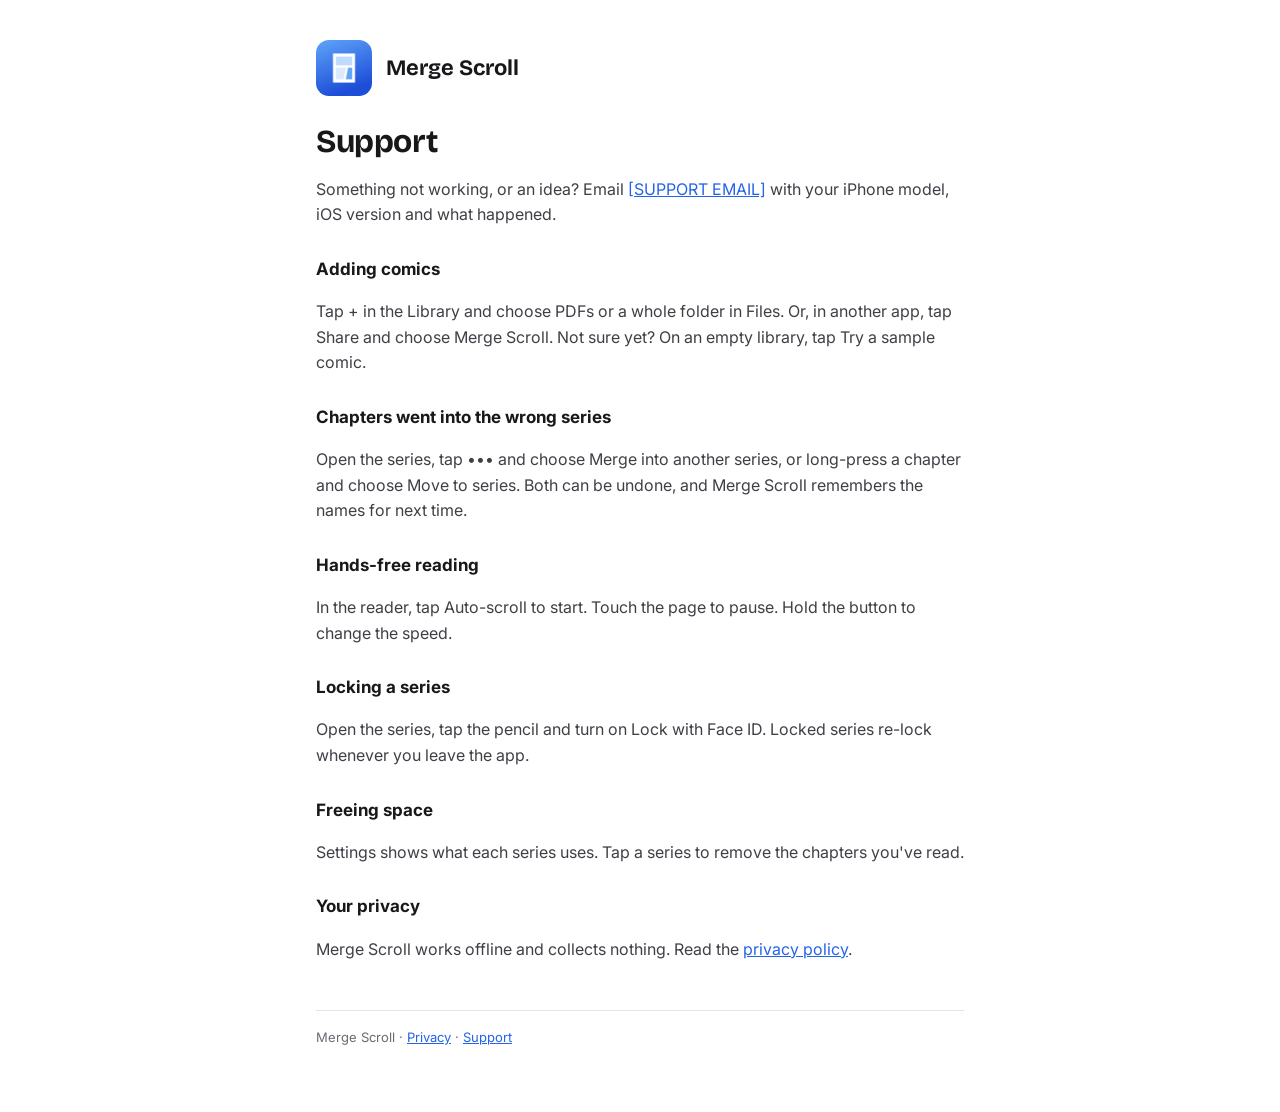
==== support.html @ 0ac1b2d5 "feat: privacy policy and support pages Co-Authored-By: Claude Opus 5.5 <noreply@anthropic.com>" ====
<!doctype html>
<html lang="en"><head><meta charset="utf-8"><meta name="viewport" content="width=device-width, initial-scale=1">
<link rel="preconnect" href="https://fonts.googleapis.com"><link href="https://fonts.googleapis.com/css2?family=Bricolage+Grotesque:opsz,wght@12..96,700&family=Inter:wght@400;600&display=swap" rel="stylesheet">
<link rel="stylesheet" href="style.css"><link rel="icon" href="icon.png"><title>Support · Merge Scroll</title></head>
<body><main><header><img src="icon.png" alt=""><a href="./">Merge Scroll</a></header>
<h1>Support</h1>
<p>Something not working, or an idea? Email <a href="mailto:[SUPPORT EMAIL]">[SUPPORT EMAIL]</a> with your iPhone model, iOS version and what happened.</p>

<h2>Adding comics</h2>
<p>Tap + in the Library and choose PDFs or a whole folder in Files. Or, in another app, tap Share and choose Merge Scroll. Not sure yet? On an empty library, tap Try a sample comic.</p>

<h2>Chapters went into the wrong series</h2>
<p>Open the series, tap ••• and choose Merge into another series, or long-press a chapter and choose Move to series. Both can be undone, and Merge Scroll remembers the names for next time.</p>

<h2>Hands-free reading</h2>
<p>In the reader, tap Auto-scroll to start. Touch the page to pause. Hold the button to change the speed.</p>

<h2>Locking a series</h2>
<p>Open the series, tap the pencil and turn on Lock with Face ID. Locked series re-lock whenever you leave the app.</p>

<h2>Freeing space</h2>
<p>Settings shows what each series uses. Tap a series to remove the chapters you've read.</p>

<h2>Your privacy</h2>
<p>Merge Scroll works offline and collects nothing. Read the <a href="privacy.html">privacy policy</a>.</p>
<footer>Merge Scroll · <a href="privacy.html">Privacy</a> · <a href="support.html">Support</a></footer></main></body></html>
---- style.css ----
:root {
  --white: #FFFFFF; --surface: #F4F4F5; --line: #E4E4E7; --ink: #18181B; --ink2: #3F3F46;
  --muted: #6B6B74; --blue: #2563EB; --blue-soft: #EFF6FF;
}
* { box-sizing: border-box; }
body { margin: 0; background: var(--white); color: var(--ink); font: 16px/1.6 "Inter", -apple-system, system-ui, sans-serif; }
main { max-width: 680px; margin: 0 auto; padding: 40px 16px 64px; }
header { display: flex; align-items: center; gap: 14px; margin-bottom: 28px; }
header img { width: 56px; height: 56px; border-radius: 13px; }
header a { color: inherit; text-decoration: none; font: 700 22px/1.2 "Bricolage Grotesque", -apple-system, sans-serif; }
h1 { font: 700 32px/1.15 "Bricolage Grotesque", -apple-system, sans-serif; letter-spacing: -0.5px; margin: 0 0 6px; }
h2 { font-size: 17px; margin: 28px 0 6px; }
p, li { color: var(--ink2); }
.meta { color: var(--muted); font-size: 13px; margin: 0 0 24px; }
.card { background: var(--surface); border-radius: 20px; padding: 18px 20px; margin: 16px 0; }
.card p { margin: 4px 0; }
a { color: var(--blue); }
nav { display: flex; gap: 10px; flex-wrap: wrap; margin-top: 24px; }
nav a { background: var(--surface); color: var(--ink); text-decoration: none; padding: 10px 18px; border-radius: 999px; font-weight: 600; font-size: 15px; }
footer { margin-top: 48px; color: var(--muted); font-size: 13px; border-top: 1px solid var(--line); padding-top: 16px; }
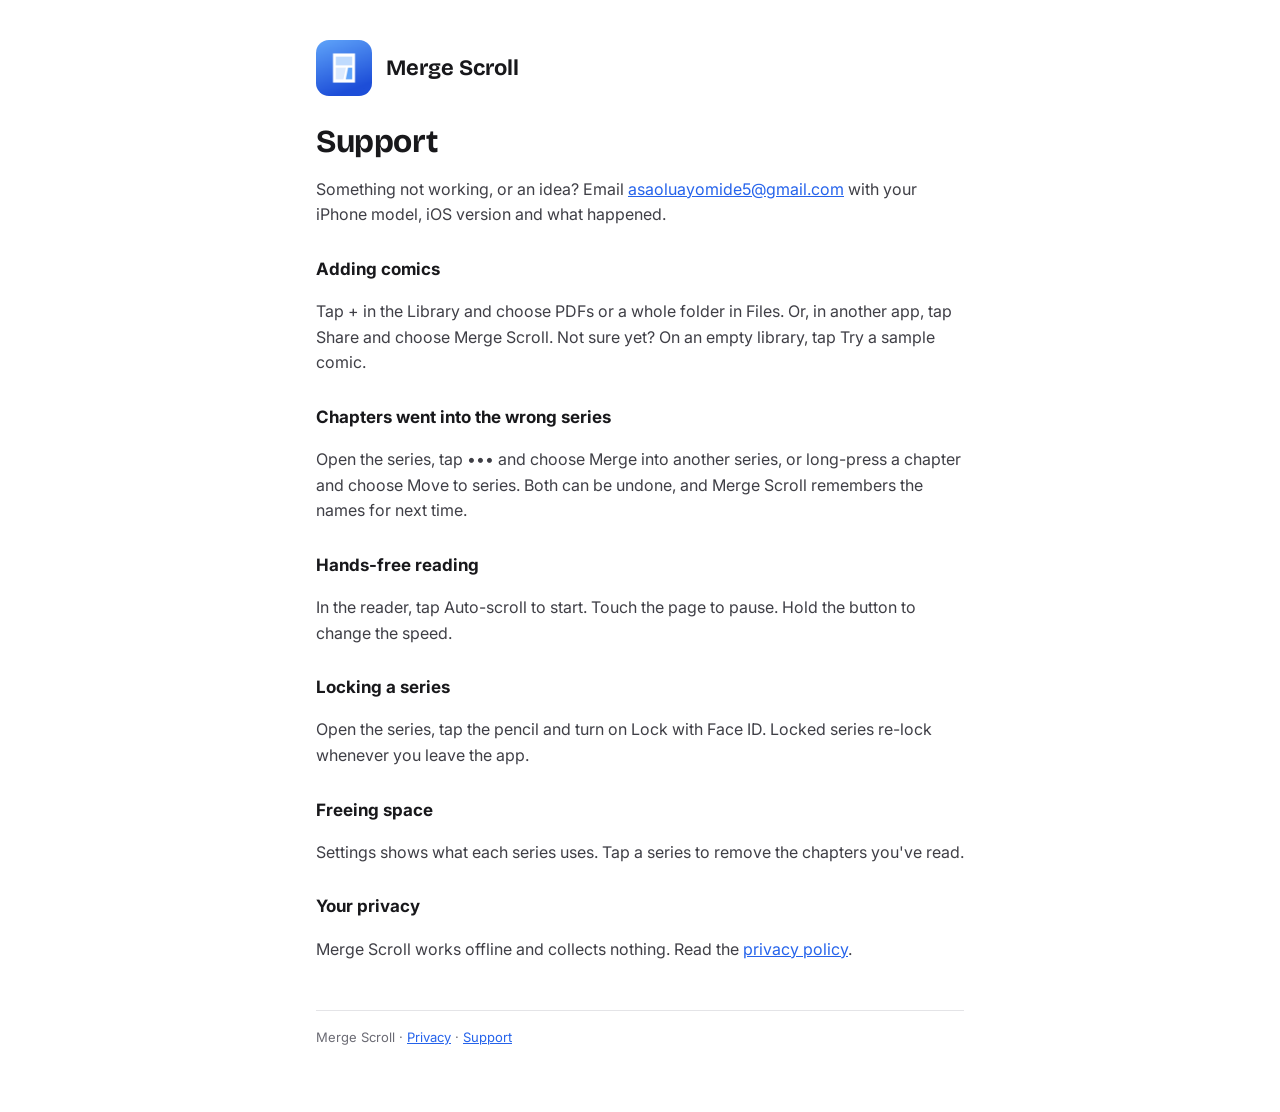
==== commit 99aa8753: "Add support email Co-Authored-By: Claude Opus 5.5 <noreply@anthropic.com> Claude-Session: https://cl" ====
--- a/support.html
+++ b/support.html
@@ -4,7 +4,7 @@
 <link rel="stylesheet" href="style.css"><link rel="icon" href="icon.png"><title>Support · Merge Scroll</title></head>
 <body><main><header><img src="icon.png" alt=""><a href="./">Merge Scroll</a></header>
 <h1>Support</h1>
-<p>Something not working, or an idea? Email <a href="mailto:[SUPPORT EMAIL]">[SUPPORT EMAIL]</a> with your iPhone model, iOS version and what happened.</p>
+<p>Something not working, or an idea? Email <a href="mailto:asaoluayomide5@gmail.com">asaoluayomide5@gmail.com</a> with your iPhone model, iOS version and what happened.</p>
 
 <h2>Adding comics</h2>
 <p>Tap + in the Library and choose PDFs or a whole folder in Files. Or, in another app, tap Share and choose Merge Scroll. Not sure yet? On an empty library, tap Try a sample comic.</p>
